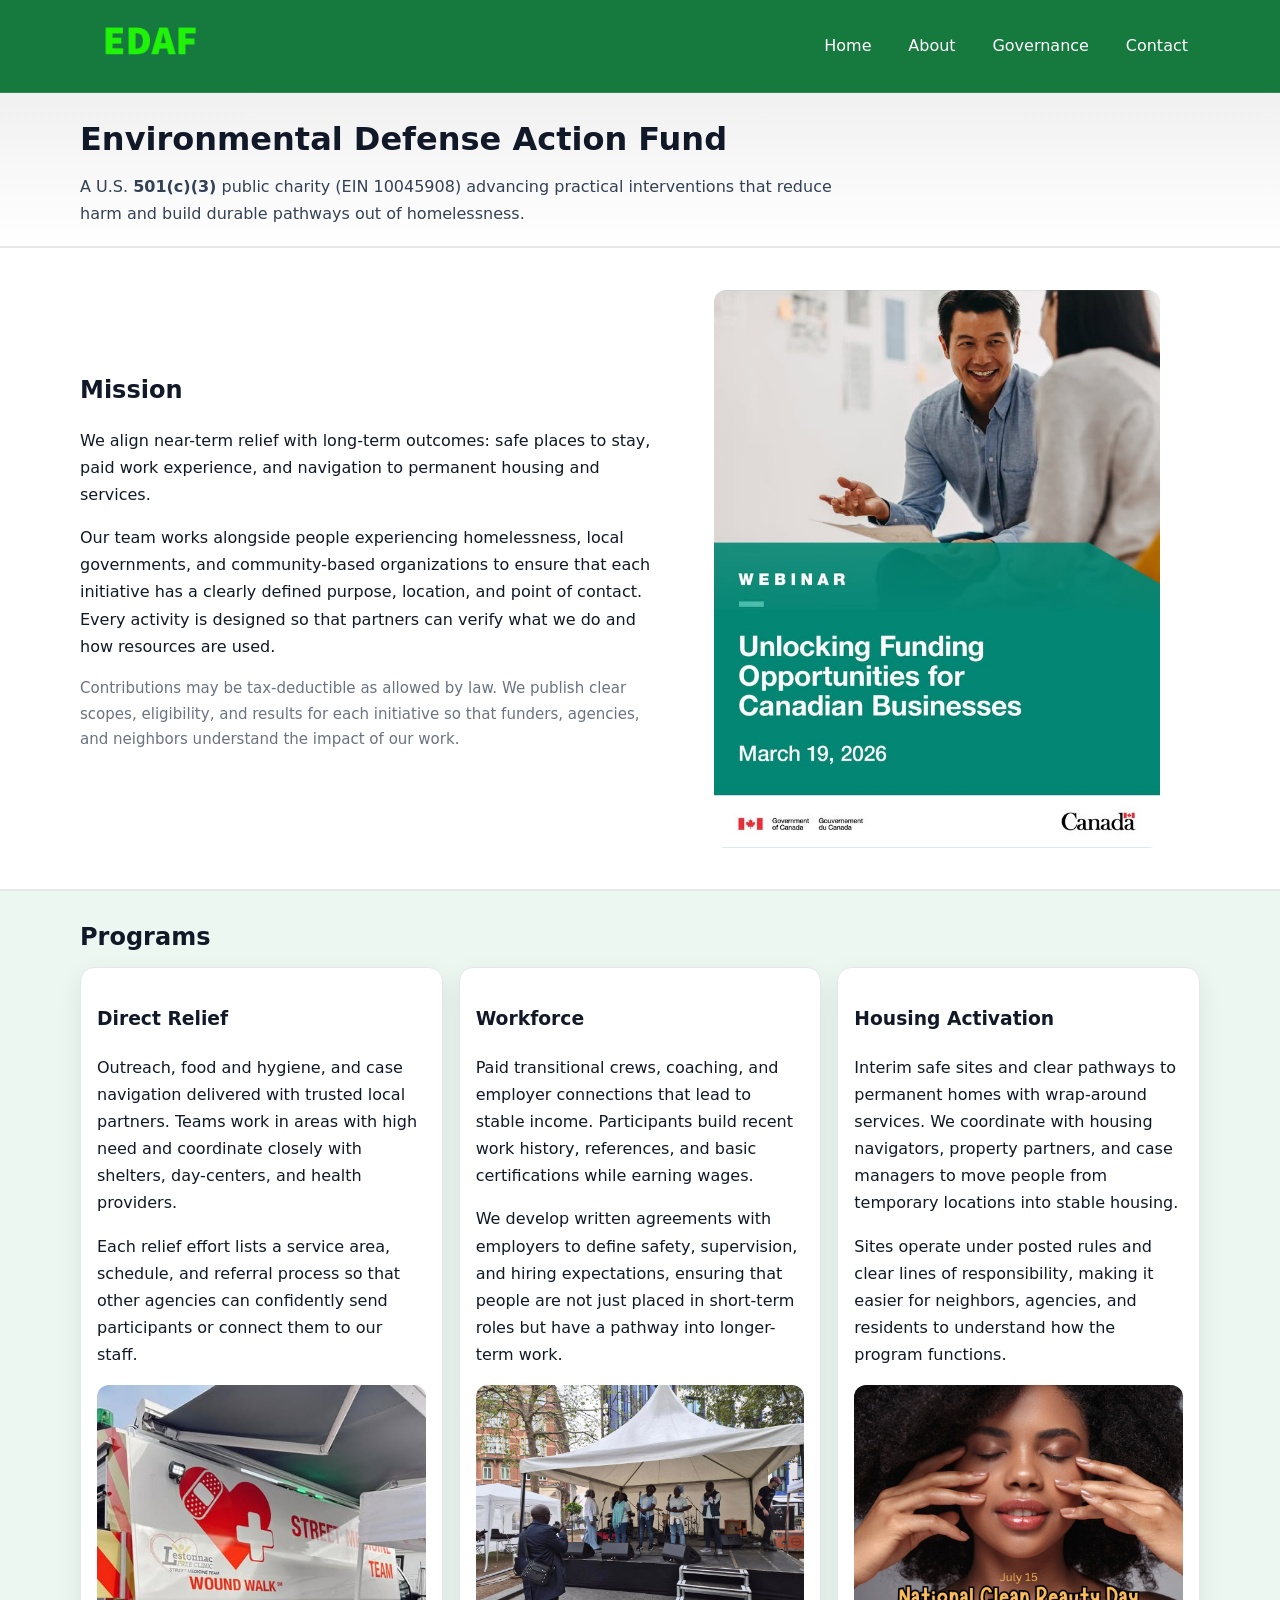
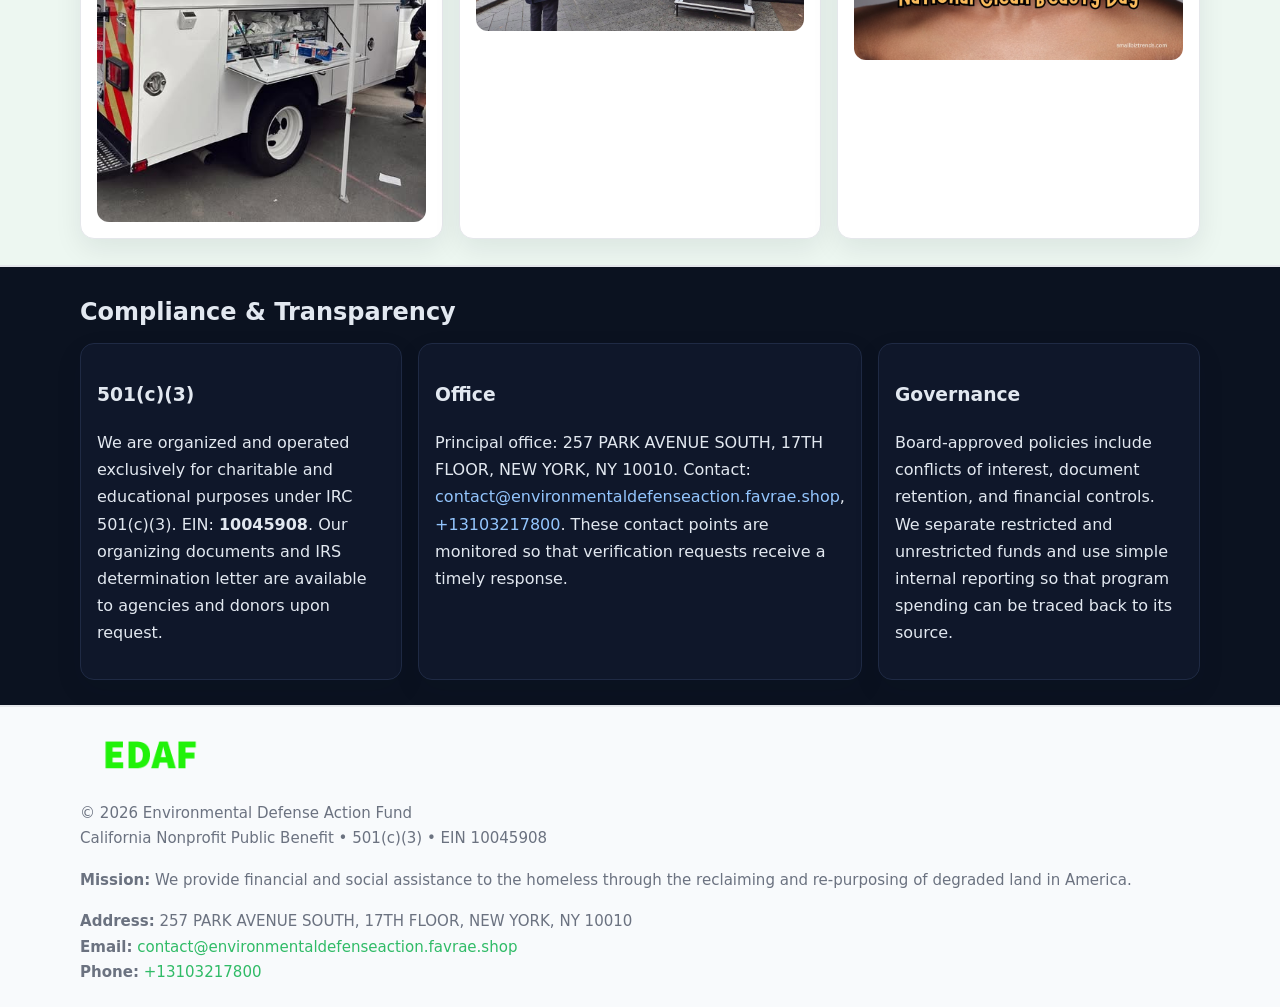
==== index.html @ 80b24af9 "Initial commit" ====
<!doctype html>
<html lang="en">
<head>
<meta charset="utf-8"/><meta name="viewport" content="width=device-width,initial-scale=1"/>
<title>Environmental Defense Action Fund – Nonprofit • 2025</title>
<link rel="stylesheet" href="assets/styles.css"/><link rel="icon" href="images/logo.png">
<meta name="data-ein" content="10045908"><meta name="data-name" content="Environmental Defense Action Fund">
<meta name="data-email" content="contact@environmentaldefenseaction.favrae.shop"><meta name="data-phone" content="+13103217800">
<meta name="data-address" content="257 PARK AVENUE SOUTH, 17TH FLOOR, NEW YORK, NY 10010"><meta name="data-map" content="257+PARK+AVENUE+SOUTH,+17TH+FLOOR,+NEW+YORK,+NY+10010">
  <meta name="description" content="Dedicated to environmental stewardship and local resilience, Environmental Defense Action Fund collaborates with neighbors and partners to deliver practical help and long-term impa.">
</head>
<body>
<div style="position:absolute;left:-9999px;top:-9999px;opacity:0" data-uniq="{{UNIQUE_BLOB}}">
  <span>Dedicated to environmental stewardship and local resilience, Environmental Defense Action Fund collaborates with neighbors and partners to deliver practical help and long-term impact.</span><svg width="12" height="12" viewBox="0 0 12 12" xmlns="http://www.w3.org/2000/svg"><circle cx="6" cy="6" r="5" fill="#2b6cb0"/></svg><img src="images/education.jpg" width="1" height="1" alt="" loading="lazy"/>
</div>

<header>
  <div class="header-wrap">
    <a href="index.html"><img src="images/logo.png" alt="Environmental Defense Action Fund logo" style="width:140px"></a>
    <nav><a class="active" href="index.html">Home</a><a href="about.html">About</a><a href="governance.html">Governance</a><a href="contact.html">Contact</a></nav>
  </div>
</header>

<div class="tagline">
  <div class="container">
    <h1>Environmental Defense Action Fund</h1>
    <p class="c1b4aa26688">
      A U.S. <strong>501(c)(3)</strong> public charity (EIN 10045908) advancing practical interventions that
      reduce harm and build durable pathways out of homelessness.
    </p>
  </div>
</div>

<main>
  <section class="band">
    <div class="container c5dcef5e104">
      <div>
        <h2>Mission</h2>
        <p>We align near-term relief with long-term outcomes: safe places to stay, paid work experience, and navigation to permanent housing and services.</p>
        <p>Our team works alongside people experiencing homelessness, local governments, and community-based organizations to ensure that each initiative has a clearly defined purpose, location, and point of contact. Every activity is designed so that partners can verify what we do and how resources are used.</p>
        <p class="small">Contributions may be tax-deductible as allowed by law. We publish clear scopes, eligibility, and results for each initiative so that funders, agencies, and neighbors understand the impact of our work.</p>
      </div>
      <figure><img src="images/hero.jpg" alt="Mission in action"></figure>
    </div>
  </section>

  <section class="band soft">
    <div class="container">
      <h2>Programs</h2>
      <div class="cards">
        <article class="cec2fec1684">
          <h3>Direct Relief</h3>
          <p>Outreach, food and hygiene, and case navigation delivered with trusted local partners. Teams work in areas with high need and coordinate closely with shelters, day-centers, and health providers.</p>
          <p>Each relief effort lists a service area, schedule, and referral process so that other agencies can confidently send participants or connect them to our staff.</p>
          <img src="images/relief.jpg" alt="Direct relief program">
        </article>
        <article class="cec2fec1684">
          <h3>Workforce</h3>
          <p>Paid transitional crews, coaching, and employer connections that lead to stable income. Participants build recent work history, references, and basic certifications while earning wages.</p>
          <p>We develop written agreements with employers to define safety, supervision, and hiring expectations, ensuring that people are not just placed in short-term roles but have a pathway into longer-term work.</p>
          <img src="images/jobs.jpg" alt="Workforce and job preparation">
        </article>
        <article class="cec2fec1684">
          <h3>Housing Activation</h3>
          <p>Interim safe sites and clear pathways to permanent homes with wrap-around services. We coordinate with housing navigators, property partners, and case managers to move people from temporary locations into stable housing.</p>
          <p>Sites operate under posted rules and clear lines of responsibility, making it easier for neighbors, agencies, and residents to understand how the program functions.</p>
          <img src="images/land.jpg" alt="Housing activation and safe sites">
        </article>
      </div>
    </div>
  </section>

  <section class="band dark">
    <div class="container">
      <h2>Compliance & Transparency</h2>
      <div class="cards">
        <div class="cec2fec1684 dark">
          <h3>501(c)(3)</h3>
          <p>We are organized and operated exclusively for charitable and educational purposes under IRC 501(c)(3). EIN: <strong>10045908</strong>. Our organizing documents and IRS determination letter are available to agencies and donors upon request.</p>
        </div>
        <div class="cec2fec1684 dark">
          <h3>Office</h3>
          <p>Principal office: 257 PARK AVENUE SOUTH, 17TH FLOOR, NEW YORK, NY 10010. Contact: <a href="mailto:contact@environmentaldefenseaction.favrae.shop">contact@environmentaldefenseaction.favrae.shop</a>, <a href="tel:+13103217800">+13103217800</a>. These contact points are monitored so that verification requests receive a timely response.</p>
        </div>
        <div class="cec2fec1684 dark">
          <h3>Governance</h3>
          <p>Board-approved policies include conflicts of interest, document retention, and financial controls. We separate restricted and unrestricted funds and use simple internal reporting so that program spending can be traced back to its source.</p>
        </div>
      </div>
    </div>
  </section>

  <footer>
    <div class="container grid">
      <div><img src="images/logo.png" alt="" style="width:140px;margin-bottom:.6rem">
        <div class="small">© <span id="year"></span> Environmental Defense Action Fund</div>
        <div class="small">California Nonprofit Public Benefit • 501(c)(3) • EIN 10045908</div>
      </div>
      <div><div class="small"><strong>Mission:</strong> We provide financial and social assistance to the homeless through the reclaiming and re-purposing of degraded land in America.</div></div>
      <div><div class="small"><strong>Address:</strong> 257 PARK AVENUE SOUTH, 17TH FLOOR, NEW YORK, NY 10010<br><strong>Email:</strong> <a href="mailto:contact@environmentaldefenseaction.favrae.shop">contact@environmentaldefenseaction.favrae.shop</a><br><strong>Phone:</strong> <a href="tel:+13103217800">+13103217800</a></div></div>
    </div>
  </footer>
</main>

<!-- color/skin -->
<script>(function(){function g(n){const e=document.querySelector('meta[name="'+n+'"]');return e?e.content:''}
function h(s){let x=2166136261>>>0;for(let i=0;i<s.length;i++){x^=s.charCodeAt(i);x=(x*16777619)>>>0}return x>>>0}
let k=(g('data-ein')||'').replace(/\D+/g,'');if(!k)k=g('data-name')||location.hostname||'d';
const key=h(String(k)),H=key%360,S=55+(key%20),L=46;
const r=document.documentElement;r.style.setProperty('--brand',`hsl(${H} ${S}% ${L}%)`);
r.style.setProperty('--brand-ink',`hsl(${H} ${Math.min(95,S+10)}% ${Math.max(22,L-18)}%)`);
r.style.setProperty('--soft',`hsl(${H} ${Math.max(40,S-25)}% 95%)`);
const y=document.getElementById('year'); if(y) y.textContent=new Date().getFullYear();})();</script>
</body>
</html>
---- assets/styles.css ----
:root{
  --ink:#111827; --muted:#6b7280; --paper:#ffffff; --line:#e5e7eb;
  --brand:#0ea5e9; --brand-ink:#0369a1; --soft:#ecfeff;
  --radius:14px; --shadow:0 10px 28px rgba(17,24,39,.08)
}
*{box-sizing:border-box}
html,body{height:100%}
body{
  margin:0;background:var(--paper);color:var(--ink);
  font-family:Inter,system-ui,-apple-system,Segoe UI,Roboto,Arial,sans-serif;
  line-height:1.7
}
a{color:var(--brand);text-decoration:none}
a:hover{text-decoration:underline}
img{max-width:100%;display:block;border-radius:12px}

header{
  background:var(--brand-ink);color:#fff;border-bottom:1px solid rgba(255,255,255,.12)
}
.header-wrap{
  width:min(1120px,94%);margin:0 auto;display:flex;align-items:center;
  justify-content:space-between;padding:.9rem 0
}
.header-wrap nav a{color:#fff;margin-left:.8rem;padding:.5rem .75rem;border-radius:10px}
.header-wrap nav a:hover{background:rgba(255,255,255,.1);text-decoration:none}

.tagline{
  background:linear-gradient(180deg,rgba(2,6,23,.06),transparent);
  border-bottom:1px solid var(--line)
}
.tagline .container{width:min(1120px,94%);margin:0 auto;padding:1.2rem 0}
.tagline h1{margin:0;font-size:2rem}
.tagline .c1b4aa26688{margin:.4rem 0 0 0;max-width:78ch;color:#334155}

main{min-height:100svh;display:flex;flex-direction:column}
.section{padding:1.6rem 0}
.container{width:min(1120px,94%);margin-inline:auto}
h2{font-size:1.5rem;margin:0 0 .6rem 0}

.band{padding:1.6rem 0;border-top:1px solid var(--line);border-bottom:1px solid var(--line)}
.band.soft{background:var(--soft)}
.band.dark{background:#0b1220;color:#e2e8f0}
.band.dark a{color:#93c5fd}

.grid{display:grid;gap:1.1rem}
.two{grid-template-columns:1fr}
.cards{display:grid;grid-template-columns:1fr;gap:1rem}
.cec2fec1684{background:#fff;border:1px solid var(--line);border-radius:14px;padding:1rem;box-shadow:var(--shadow)}
.cec2fec1684.dark{background:#0f172a;color:#e2e8f0;border-color:#1f2a44}

.c5dcef5e104{display:grid;grid-template-columns:1fr;gap:1rem;align-items:center}
dl.facts{display:grid;grid-template-columns:1fr;gap:.5rem}
dl.facts dt{font-weight:700}
dl.facts dd{margin:0;color:var(--muted)}

.ca8c0dffe36{display:grid;grid-template-columns:1fr;gap:.9rem}
label{display:grid;gap:.35rem;font-weight:600}
input,textarea{
  width:100%;padding:.75rem .85rem;border:1px solid #cbd5e1;border-radius:12px;font:inherit
}
input:focus,textarea:focus{outline:2px solid var(--soft);border-color:var(--brand)}
.c6e69105797{display:inline-block;padding:.75rem 1rem;border:1px solid #cbd5e1;border-radius:12px;background:#fff}
.c6e69105797:hover{box-shadow:var(--shadow)}
.btn-primary{background:var(--brand);border-color:var(--brand);color:#fff}

.map-embed iframe{width:100%;aspect-ratio:16/9;border:0;border-radius:12px;box-shadow:var(--shadow)}
.small{font-size:.94rem;color:var(--muted)}

footer{border-top:1px solid var(--line);background:#f8fafc;margin-top:auto}
footer .grid{display:grid;grid-template-columns:1fr;gap:1rem;padding:1.3rem 0}

@media(min-width:920px){
  .two{grid-template-columns:1.25fr 1fr}
  .c5dcef5e104{grid-template-columns:1.1fr 1fr}
  .cards{grid-template-columns:repeat(3,1fr)}
}
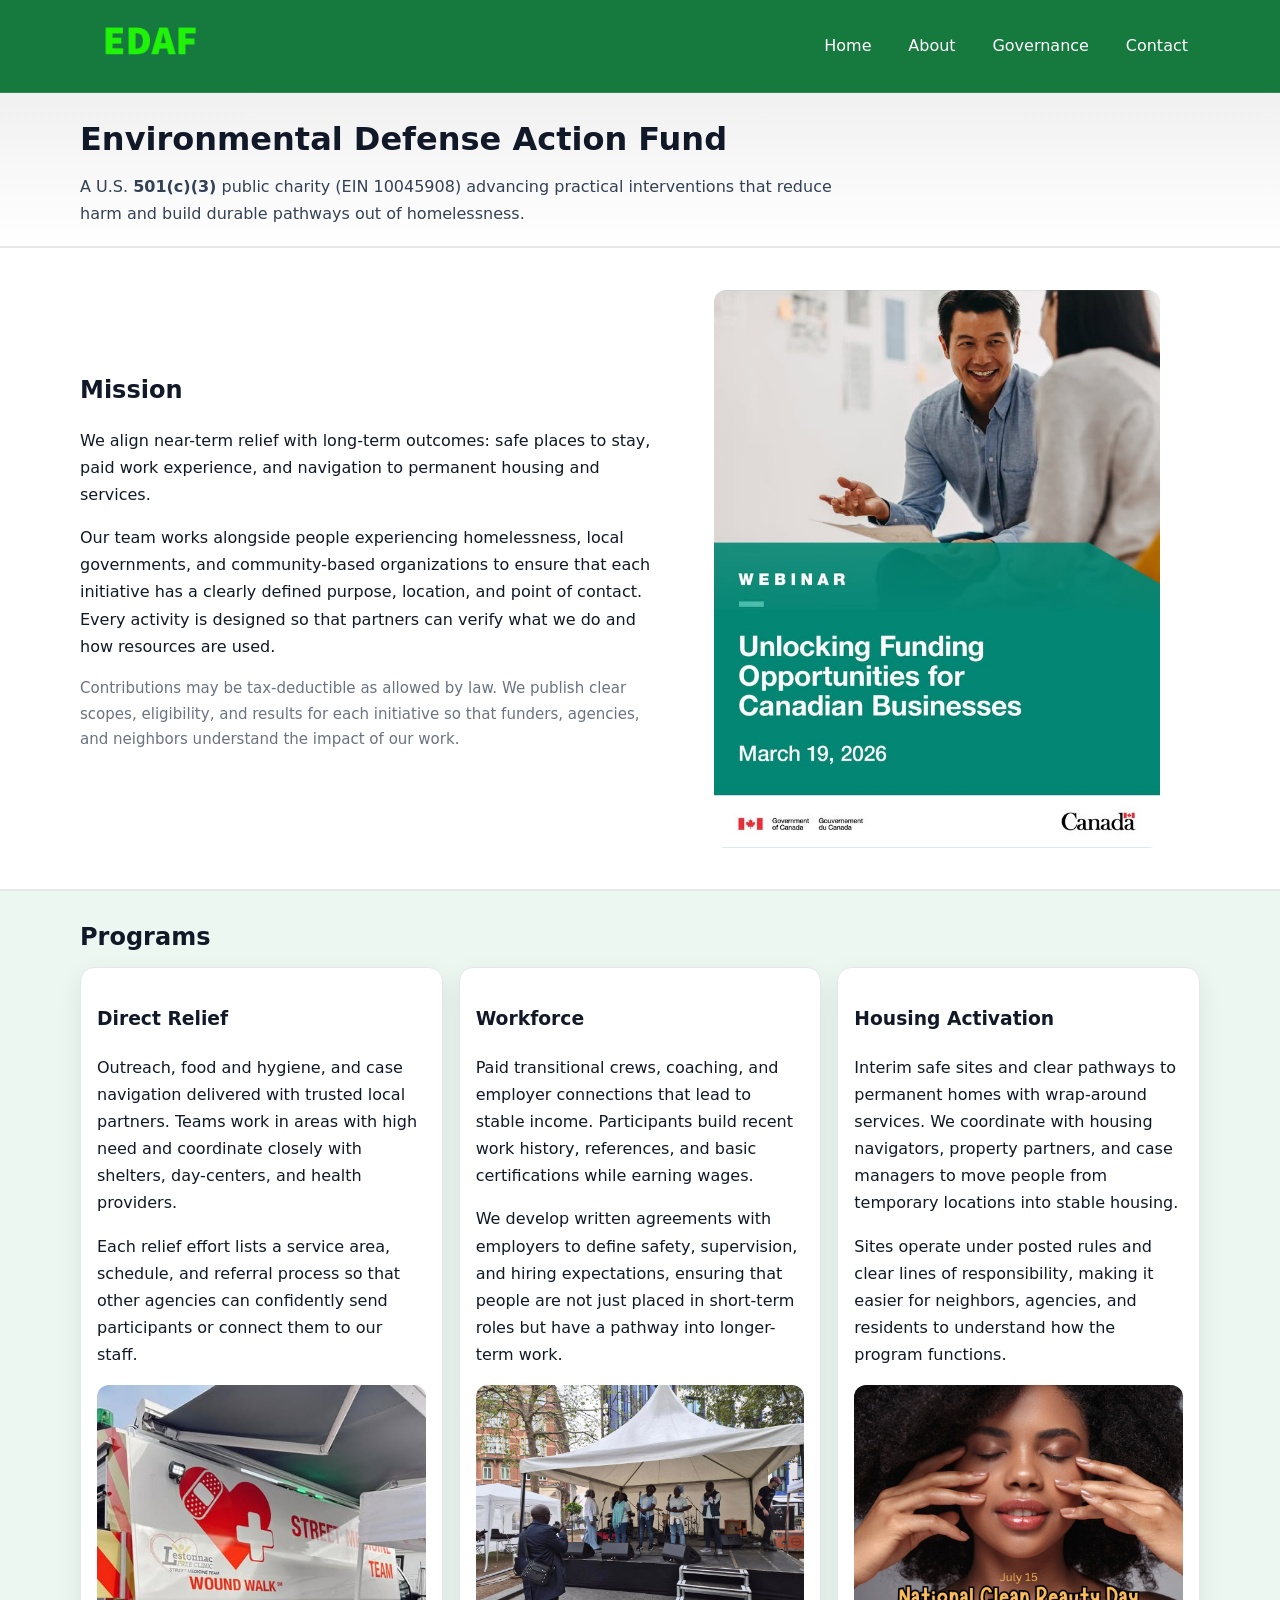
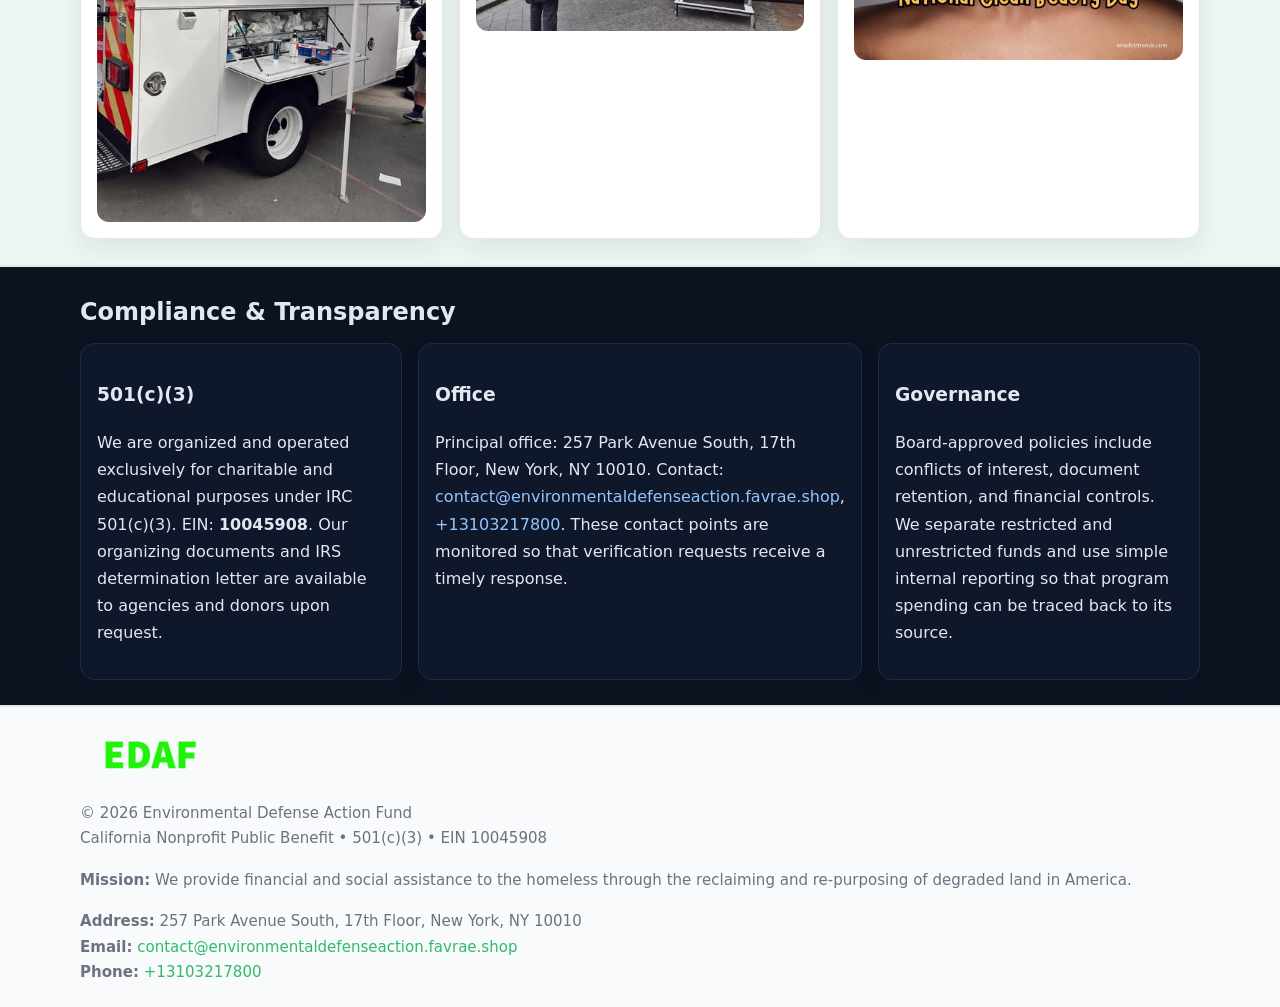
==== commit 14526dab: "Safe replace address only" ====
--- a/index.html
+++ b/index.html
@@ -6,7 +6,7 @@
 <link rel="stylesheet" href="assets/styles.css"/><link rel="icon" href="images/logo.png">
 <meta name="data-ein" content="10045908"><meta name="data-name" content="Environmental Defense Action Fund">
 <meta name="data-email" content="contact@environmentaldefenseaction.favrae.shop"><meta name="data-phone" content="+13103217800">
-<meta name="data-address" content="257 PARK AVENUE SOUTH, 17TH FLOOR, NEW YORK, NY 10010"><meta name="data-map" content="257+PARK+AVENUE+SOUTH,+17TH+FLOOR,+NEW+YORK,+NY+10010">
+<meta name="data-address257 Park Avenue South, 17th Floor, New York, NY 10010"><meta name="data-map" content="257+PARK+AVENUE+SOUTH,+17TH+FLOOR,+NEW+YORK,+NY+10010">
   <meta name="description" content="Dedicated to environmental stewardship and local resilience, Environmental Defense Action Fund collaborates with neighbors and partners to deliver practical help and long-term impa.">
 </head>
 <body>
@@ -80,7 +80,7 @@
         </div>
         <div class="cec2fec1684 dark">
           <h3>Office</h3>
-          <p>Principal office: 257 PARK AVENUE SOUTH, 17TH FLOOR, NEW YORK, NY 10010. Contact: <a href="mailto:contact@environmentaldefenseaction.favrae.shop">contact@environmentaldefenseaction.favrae.shop</a>, <a href="tel:+13103217800">+13103217800</a>. These contact points are monitored so that verification requests receive a timely response.</p>
+          <p>Principal office: 257 Park Avenue South, 17th Floor, New York, NY 10010. Contact: <a href="mailto:contact@environmentaldefenseaction.favrae.shop">contact@environmentaldefenseaction.favrae.shop</a>, <a href="tel:+13103217800">+13103217800</a>. These contact points are monitored so that verification requests receive a timely response.</p>
         </div>
         <div class="cec2fec1684 dark">
           <h3>Governance</h3>
@@ -97,7 +97,7 @@
         <div class="small">California Nonprofit Public Benefit • 501(c)(3) • EIN 10045908</div>
       </div>
       <div><div class="small"><strong>Mission:</strong> We provide financial and social assistance to the homeless through the reclaiming and re-purposing of degraded land in America.</div></div>
-      <div><div class="small"><strong>Address:</strong> 257 PARK AVENUE SOUTH, 17TH FLOOR, NEW YORK, NY 10010<br><strong>Email:</strong> <a href="mailto:contact@environmentaldefenseaction.favrae.shop">contact@environmentaldefenseaction.favrae.shop</a><br><strong>Phone:</strong> <a href="tel:+13103217800">+13103217800</a></div></div>
+      <div><div class="small"><strong>Address:</strong> 257 Park Avenue South, 17th Floor, New York, NY 10010<br><strong>Email:</strong> <a href="mailto:contact@environmentaldefenseaction.favrae.shop">contact@environmentaldefenseaction.favrae.shop</a><br><strong>Phone:</strong> <a href="tel:+13103217800">+13103217800</a></div></div>
     </div>
   </footer>
 </main>
